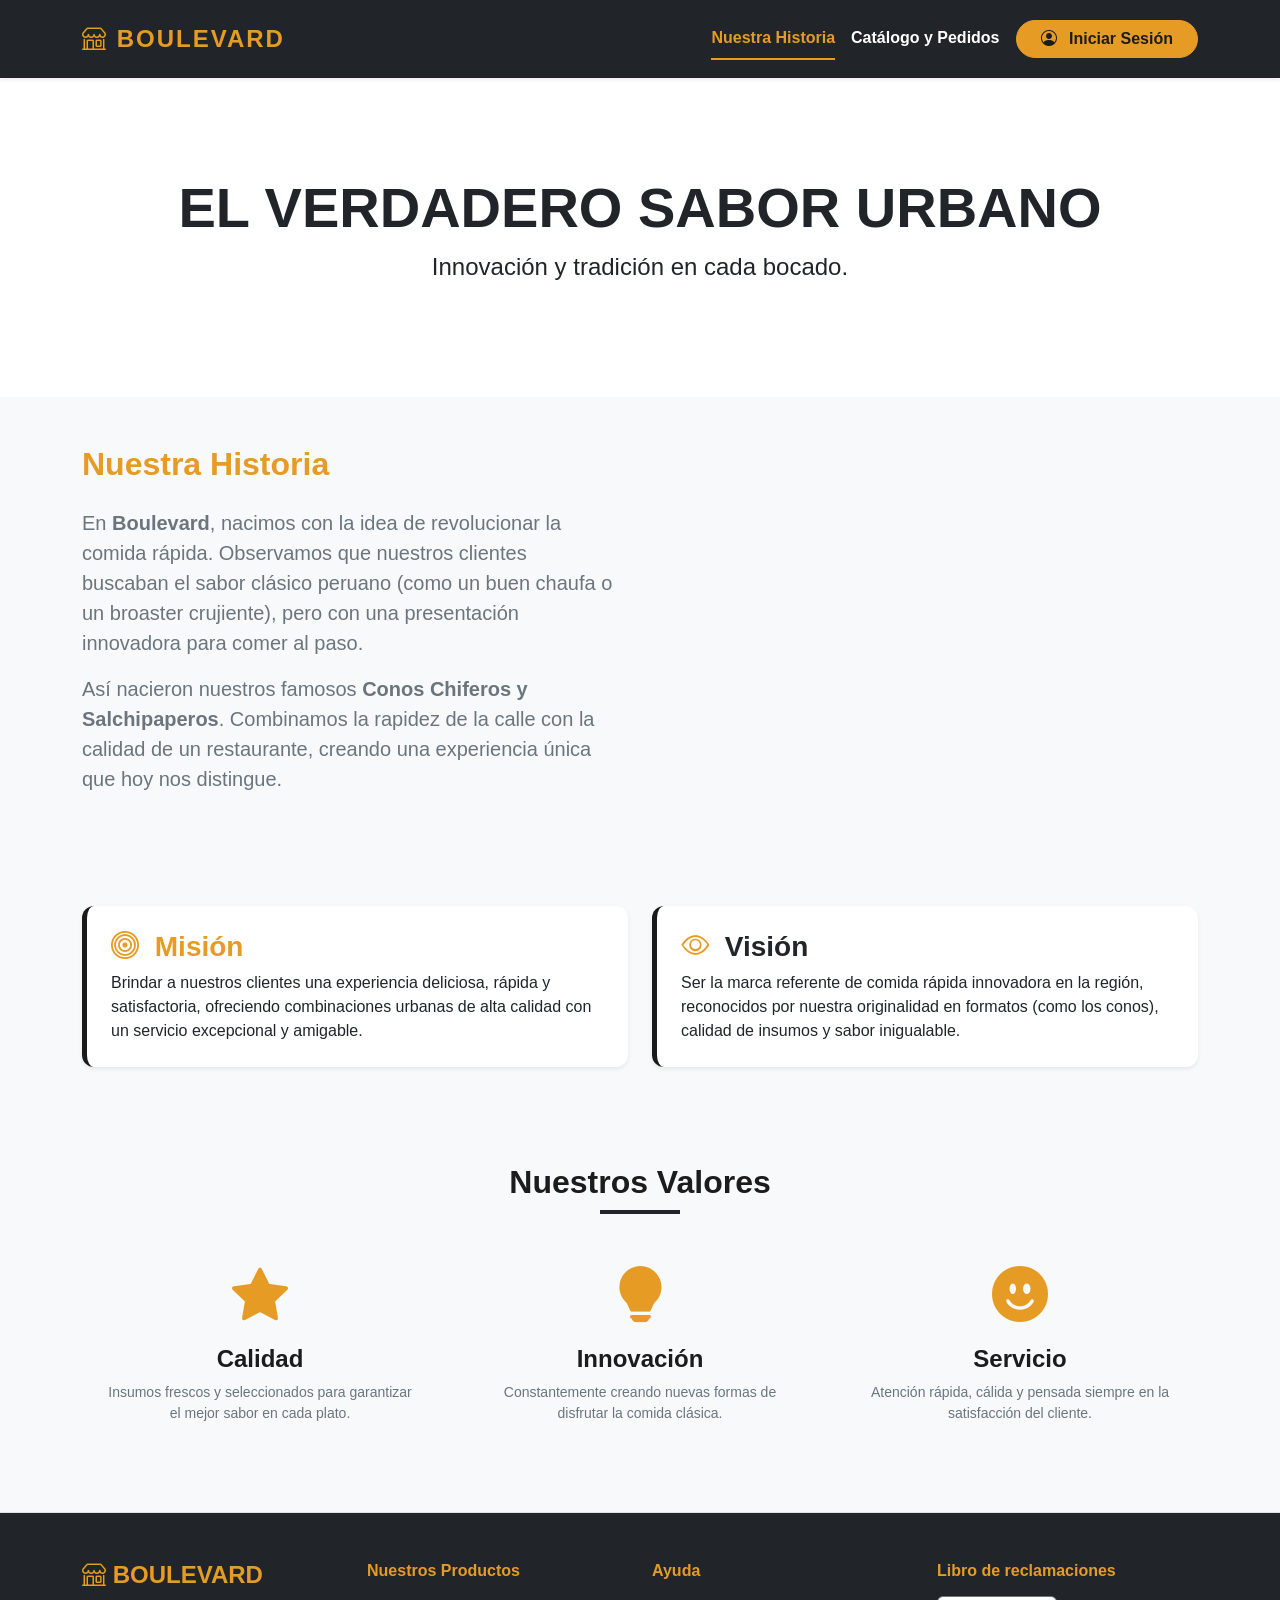
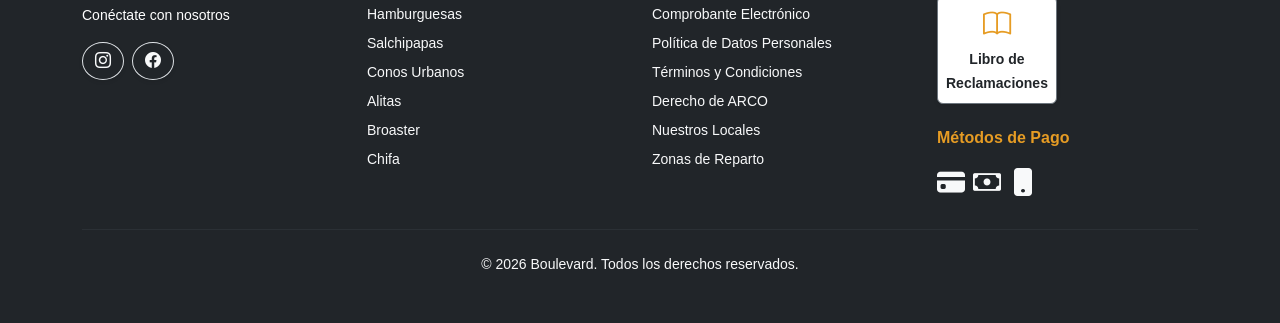
==== index.html @ 3424c120 "first commit" ====
<!DOCTYPE html>
<html lang="es">
<head>
    <meta charset="UTF-8">
    <meta name="viewport" content="width=device-width, initial-scale=1.0">
    <title>Nosotros - Boulevard Comida Rápida</title>
    
    <link href="https://cdn.jsdelivr.net/npm/bootstrap@5.3.0/dist/css/bootstrap.min.css" rel="stylesheet">
    <link href="https://cdn.jsdelivr.net/npm/bootstrap-icons@1.10.5/font/bootstrap-icons.css" rel="stylesheet">
    <link rel="stylesheet" href="styles.css">
</head>
<body class="tema-boulevard bg-light">

    <!-- BARRA DE NAVEGACIÓN -->
    <nav class="navbar navbar-expand-lg bg-dark shadow-sm py-3 sticky-top" data-bs-theme="dark">
        <div class="container">
            <a class="navbar-brand logo-boulevard fw-bold text-uppercase text-warning" href="nosotros.html">
                <i class="bi bi-shop"></i> BOULEVARD
            </a>
            <button class="navbar-toggler" type="button" data-bs-toggle="collapse" data-bs-target="#menuNavegacion">
                <span class="navbar-toggler-icon"></span>
            </button>
            <div class="collapse navbar-collapse" id="menuNavegacion">
                <ul class="nav nav-underline ms-auto align-items-center gap-3">
                    <li class="nav-item">
                        <a class="nav-link active fw-bold text-warning" aria-current="page" href="nosotros.html">Nuestra Historia</a>
                    </li>
                    <li class="nav-item">
                        <a class="nav-link fw-bold text-light" href="catalogo.html">Catálogo y Pedidos</a>
                    </li>
                    <li class="nav-item">
                        <a href="login.html" class="btn btn-warning rounded-pill px-4 fw-bold">
                            <i class="bi bi-person-circle me-2"></i> Iniciar Sesión
                        </a>
                    </li>
                </ul>
            </div>
        </div>
    </nav>

    <main>
        <!-- SECCIÓN: Hero -->
        <section class="hero-section bg-white text-center py-5">
            <div class="container py-5">
                <h1 class="display-4 fw-bold text-uppercase text-dark">El Verdadero Sabor Urbano</h1>
                <p class="lead fs-4 text-dark">Innovación y tradición en cada bocado.</p>
            </div>
        </section>

        <!-- SECCIÓN: Nuestra Historia + Imagen -->
        <section class="container py-5">
            <div class="row g-5 align-items-center">
                <!-- Texto de la historia -->
                <div class="col-lg-6">
                    <h2 class="fw-bold mb-4 text-warning">Nuestra Historia</h2>
                    <p class="fs-5 text-muted">En <strong>Boulevard</strong>, nacimos con la idea de revolucionar la comida rápida. Observamos que nuestros clientes buscaban el sabor clásico peruano (como un buen chaufa o un broaster crujiente), pero con una presentación innovadora para comer al paso.</p>
                    <p class="fs-5 text-muted">Así nacieron nuestros famosos <strong>Conos Chiferos y Salchipaperos</strong>. Combinamos la rapidez de la calle con la calidad de un restaurante, creando una experiencia única que hoy nos distingue.</p>
                </div>
                
                <!-- Imagen referencial al lado -->
                <div class="col-lg-6">
                    <img src="imagenes/nosotros/boulevard-local.jpg" 
                         alt="Local de Boulevard Comida Rápida" 
                         class="img-fluid rounded shadow"
                         loading="lazy"
                         onerror="this.src='imagenes/placeholder.jpg'">
                </div>
            </div>
        </section>

        <!-- SECCIÓN: Misión y Visión -->
        <section class="container py-5">
            <div class="row g-4">
                <!-- Misión -->
                <div class="col-md-6">
                    <div class="card border-0 shadow-sm h-100 card-mision-vision">
                        <div class="card-body p-4">
                            <h3 class="fw-bold text-warning"><i class="bi bi-bullseye me-2"></i> Misión</h3>
                            <p class="mb-0">Brindar a nuestros clientes una experiencia deliciosa, rápida y satisfactoria, ofreciendo combinaciones urbanas de alta calidad con un servicio excepcional y amigable.</p>
                        </div>
                    </div>
                </div>
                
                <!-- Visión -->
                <div class="col-md-6">
                    <div class="card border-0 shadow-sm h-100 card-mision-vision">
                        <div class="card-body p-4">
                            <h3 class="fw-bold text-dark"><i class="bi bi-eye me-2 text-warning"></i> Visión</h3>
                            <p class="mb-0">Ser la marca referente de comida rápida innovadora en la región, reconocidos por nuestra originalidad en formatos (como los conos), calidad de insumos y sabor inigualable.</p>
                        </div>
                    </div>
                </div>
            </div>
        </section>

        <!-- SECCIÓN: Valores -->
        <section class="bg-light py-5">
            <div class="container">
                <h2 class="text-center fw-bold mb-2">Nuestros Valores</h2>
                <div class="bg-dark mx-auto mb-4" style="height: 4px; width: 80px;"></div>
                
                <div class="row g-4 text-center">
                    <div class="col-md-4">
                        <div class="p-4">
                            <i class="bi bi-star-fill display-4 text-warning"></i>
                            <h4 class="fw-bold mt-3">Calidad</h4>
                            <p class="text-muted small">Insumos frescos y seleccionados para garantizar el mejor sabor en cada plato.</p>
                        </div>
                    </div>
                    <div class="col-md-4">
                        <div class="p-4">
                            <i class="bi bi-lightbulb-fill display-4 text-warning"></i>
                            <h4 class="fw-bold mt-3">Innovación</h4>
                            <p class="text-muted small">Constantemente creando nuevas formas de disfrutar la comida clásica.</p>
                        </div>
                    </div>
                    <div class="col-md-4">
                        <div class="p-4">
                            <i class="bi bi-emoji-smile-fill display-4 text-warning"></i>
                            <h4 class="fw-bold mt-3">Servicio</h4>
                            <p class="text-muted small">Atención rápida, cálida y pensada siempre en la satisfacción del cliente.</p>
                        </div>
                    </div>
                </div>
            </div>
        </section>
    </main>

    <!-- FOOTER -->
    <footer class="bg-dark text-white py-5 border-top mt-auto">
        <div class="container">
            <div class="row gy-4">
                
                <div class="col-lg-3 col-md-6">
                    <h4 class="fw-bold text-uppercase mb-3 text-warning">
                        <i class="bi bi-shop"></i> BOULEVARD
                    </h4>
                    <p class="small mb-3">Conéctate con nosotros</p>
                    <div class="d-flex gap-2">
                        <a href="#" class="btn btn-outline-light rounded-circle border shadow-sm" aria-label="Instagram">
                            <i class="bi bi-instagram"></i>
                        </a>
                        <a href="#" class="btn btn-outline-light rounded-circle border shadow-sm" aria-label="Facebook">
                            <i class="bi bi-facebook"></i>
                        </a>
                    </div>
                </div>

                <div class="col-lg-3 col-md-6">
                    <h6 class="fw-bold mb-4 text-warning">Nuestros Productos</h6>
                    <ul class="list-unstyled small">
                        <li class="mb-2"><a href="catalogo.html#hamburguesas" class="text-decoration-none text-light">Hamburguesas</a></li>
                        <li class="mb-2"><a href="catalogo.html#salchipapas" class="text-decoration-none text-light">Salchipapas</a></li>
                        <li class="mb-2"><a href="catalogo.html#conos" class="text-decoration-none text-light">Conos Urbanos</a></li>
                        <li class="mb-2"><a href="catalogo.html#alitas" class="text-decoration-none text-light">Alitas</a></li>
                        <li class="mb-2"><a href="catalogo.html#broaster" class="text-decoration-none text-light">Broaster</a></li>
                        <li class="mb-2"><a href="catalogo.html#chifa" class="text-decoration-none text-light">Chifa</a></li>
                    </ul>
                </div>

                <div class="col-lg-3 col-md-6">
                    <h6 class="fw-bold mb-4 text-warning">Ayuda</h6>
                    <ul class="list-unstyled small">
                        <li class="mb-2"><a href="#" class="text-decoration-none text-light">Comprobante Electrónico</a></li>
                        <li class="mb-2"><a href="#" class="text-decoration-none text-light">Política de Datos Personales</a></li>
                        <li class="mb-2"><a href="#" class="text-decoration-none text-light">Términos y Condiciones</a></li>
                        <li class="mb-2"><a href="#" class="text-decoration-none text-light">Derecho de ARCO</a></li>
                        <li class="mb-2"><a href="#" class="text-decoration-none text-light">Nuestros Locales</a></li>
                        <li class="mb-2"><a href="#" class="text-decoration-none text-light">Zonas de Reparto</a></li>
                    </ul>
                </div>

                <div class="col-lg-3 col-md-6">
                    <h6 class="fw-bold mb-3 text-warning">Libro de reclamaciones</h6>
                    <a href="#" class="d-inline-block border border-secondary rounded p-2 mb-4 text-decoration-none text-center bg-white text-dark shadow-sm">
                        <i class="bi bi-book fs-3 d-block text-warning"></i>
                        <span class="small fw-bold">Libro de<br>Reclamaciones</span>
                    </a>
                    
                    <h6 class="fw-bold mb-3 text-warning">Métodos de Pago</h6>
                    <div class="d-flex gap-2 fs-3">
                        <i class="bi bi-credit-card-fill text-light"></i>
                        <i class="bi bi-cash text-light"></i>
                        <i class="bi bi-phone-fill text-light"></i>
                    </div>
                </div>
                
            </div>

            <hr class="my-4" style="border-color: #495057;">
            
            <div class="row">
                <div class="col text-center">
                    <p class="small text-light mb-0">&copy; 2026 Boulevard. Todos los derechos reservados.</p>
                </div>
            </div>
        </div>
    </footer>

    <script src="https://cdn.jsdelivr.net/npm/bootstrap@5.3.0/dist/js/bootstrap.bundle.min.js"></script>
</body>
</html>
---- styles.css ----
/* =========================================
   BOULEVARD - HOJA DE ESTILOS PRINCIPAL
   Cumple con rúbrica: CSS3, Flexbox, Grid, Media Queries
   (Colores directos sin uso de variables)
   ========================================= */

/* ================= ESTILOS BASE ================= */
body {
    background-color: #f4f4f4;
    color: #1c1c1c;
    font-family: 'Segoe UI', Tahoma, Geneva, Verdana, sans-serif;
}

/* ================= NAV Y COMPONENTES ================= */
.navbar-custom {
    background-color: #1c1c1c !important;
    border-bottom: 4px solid #e69c24;
}

.nav-link {
    color: #ffffff !important;
    font-weight: 600;
    transition: color 0.3s ease;
}

.nav-link:hover, .nav-link.active {
    color: #e69c24 !important;
}

/* Logo */
.logo-boulevard {
    letter-spacing: 2px;
    font-size: 1.5rem;
}

/* ================= BOTONES ================= */
.btn-primario {
    background-color: #e69c24;
    color: #1c1c1c;
    font-weight: bold;
    border: none;
    transition: transform 0.2s ease, background-color 0.2s;
}

.btn-primario:hover {
    background-color: #c9851b;
    transform: scale(1.05);
    color: white;
}

.btn-warning {
    background-color: #e69c24;
    border-color: #e69c24;
    color: #1c1c1c;
    font-weight: bold;
    transition: all 0.3s ease;
}

.btn-warning:hover {
    background-color: #c9851b;
    border-color: #c9851b;
    color: #ffffff;
}

/* Botones de cantidad en catálogo */
.btn-resta,
.btn-suma {
    width: 30px;
    min-width: 30px;
}

/* ================= TÍTULOS DE SECCIÓN ================= */
.titulo-seccion {
    border-bottom: 3px solid #e69c24;
    padding-bottom: 0.5rem;
    display: inline-block;
}

/* ================= NAVEGACIÓN ACTIVA ================= */
.nav-underline .nav-link.active {
    border-bottom-color: #e69c24 !important;
}

/* ================= TARJETAS DE PRODUCTOS (CATÁLOGO) ================= */
.card {
    transition: transform 0.3s ease, box-shadow 0.3s ease;
    border-radius: 12px;
    overflow: hidden;
}

.card:hover {
    transform: translateY(-5px);
    box-shadow: 0 10px 25px rgba(0, 0, 0, 0.15) !important;
}

.card-body {
    display: flex;
    flex-direction: column;
    justify-content: space-between;
}

/* Contenedor de imagen con tamaño fijo - FONDO CLARO */
.card-img-wrapper {
    height: 180px;
    background-color: #f0f0f0;
    position: relative;
    overflow: hidden;
    display: flex;
    align-items: center;
    justify-content: center;
    border-bottom: 2px solid #e0e0e0;
}

/* Imagen dentro del wrapper */
.card-img-wrapper img {
    width: 100%;
    height: 100%;
    object-fit: cover;
    position: absolute;
    top: 0;
    left: 0;
}

/* Texto alternativo cuando no hay imagen */
.card-img-wrapper .img-fallback {
    color: #1c1c1c;
    font-size: 14px;
    font-weight: bold;
    text-align: center;
    padding: 15px;
    z-index: 2;
    line-height: 1.4;
    background-color: #f0f0f0;
    width: 100%;
    height: 100%;
    position: absolute;
    top: 0;
    left: 0;
    display: none;
    align-items: center;
    justify-content: center;
}

/* Mostrar fallback cuando la imagen no carga */
.card-img-wrapper img[src=""],
.card-img-wrapper img:not([src]),
.card-img-wrapper img[src="imagenes/placeholder.jpg"] {
    display: none;
}

.card-img-wrapper img[src=""] ~ .img-fallback,
.card-img-wrapper img:not([src]) ~ .img-fallback,
.card-img-wrapper img[src="imagenes/placeholder.jpg"] ~ .img-fallback {
    display: flex;
}

/* Si hay imagen cargada, ocultar fallback */
.card-img-wrapper img[src]:not([src=""]):not([src="imagenes/placeholder.jpg"]) ~ .img-fallback {
    display: none;
}

/* Badge de categoría */
.badge.bg-dark.text-warning {
    background-color: #1a1a1a !important;
    color: #e69c24 !important;
}

/* Precio */
.text-warning {
    color: #e69c24 !important;
}

/* Input de cantidad */
.cantidad {
    max-width: 50px;
}

/* ================= TARJETAS DE MISIÓN Y VISIÓN ================= */
.card-mision-vision {
    min-height: auto !important;
    border-left: none !important;
}

.card-mision-vision .card-body {
    min-height: auto !important;
}

/* Bordes izquierdos personalizados */
.card-mision-vision:first-child {
    border-left: 5px solid #e69c24 !important;
}

.card-mision-vision:last-child {
    border-left: 5px solid #1a1a1a !important;
}

/* ================= GRID Y FLEXBOX (RÚBRICA) ================= */
/* CSS Grid para la sección de Valores en Nosotros */
.grid-valores {
    display: grid;
    grid-template-columns: repeat(auto-fit, minmax(250px, 1fr));
    gap: 2rem;
    padding: 2rem 0;
}

.valor-item {
    background: white;
    padding: 2rem;
    border-radius: 10px;
    text-align: center;
    border-top: 5px solid #e69c24;
    box-shadow: 0 4px 6px rgba(0,0,0,0.1);
    transition: transform 0.3s ease;
}

.valor-item:hover {
    transform: translateY(-5px);
}

/* ================= HERO SECTION ================= */
.hero-section {
    background-color: #ffffff;
}

.hero-section h1 {
    color: #1c1c1c;
}

/* ================= REDES SOCIALES ================= */
.icono-redes {
    transition: color 0.3s ease;
}

.icono-redes:hover {
    color: #e69c24 !important;
}

/* ================= FOOTER ================= */
footer a.text-light:hover {
    color: #e69c24 !important;
}

/* ================= SCROLL SUAVE ================= */
html {
    scroll-behavior: smooth;
}

/* ================= MEDIA QUERIES (RÚBRICA) ================= */
/* Tablets y pantallas medianas */
@media (max-width: 992px) {
    .card-img-wrapper {
        height: 160px;
    }
    
    .grid-valores {
        grid-template-columns: repeat(auto-fit, minmax(220px, 1fr));
        gap: 1.5rem;
    }
}

/* Celulares y pantallas pequeñas */
@media (max-width: 768px) {
    .navbar-brand {
        font-size: 1.2rem !important;
    }
    
    .logo-boulevard {
        font-size: 1.2rem;
    }
    
    .hero-section h1 {
        font-size: 2rem;
    }
    
    .hero-section p {
        font-size: 1.1rem !important;
    }
    
    .card-img-wrapper {
        height: 150px;
    }
    
    .grid-valores {
        grid-template-columns: 1fr;
        gap: 1rem;
        padding: 1rem 0;
    }
    
    .valor-item {
        padding: 1.5rem;
    }
    
    .btn {
        padding: 0.75rem 1rem;
        font-size: 0.9rem;
    }
    
    .btn-resta,
    .btn-suma {
        width: 35px;
        min-width: 35px;
    }
    
    .cantidad {
        max-width: 45px;
    }
    
    .titulo-seccion {
        font-size: 1.3rem;
    }
    
    .card-title {
        font-size: 1rem;
    }
    
    /* Footer en móvil */
    footer .row > div {
        text-align: center;
        margin-bottom: 1.5rem;
    }
    
    footer .d-flex.gap-2 {
        justify-content: center;
    }
    
    footer ul {
        text-align: center;
    }
}

/* Pantallas muy pequeñas */
@media (max-width: 576px) {
    .card-img-wrapper {
        height: 140px;
    }
    
    .hero-section {
        padding: 2rem 0 !important;
    }
    
    .hero-section h1 {
        font-size: 1.5rem;
    }
    
    .hero-section p {
        font-size: 0.9rem !important;
    }
    
    .navbar-brand {
        font-size: 1rem !important;
    }
    
    .btn-warning.rounded-pill {
        padding: 0.5rem 1rem !important;
        font-size: 0.85rem;
    }
    
    .img-fluid.rounded {
        margin-top: 1rem;
    }
}

/* ================= ACCESIBILIDAD ================= */
a:focus,
button:focus,
input:focus {
    outline: 3px solid #e69c24;
    outline-offset: 2px;
}

.text-muted {
    color: #6c757d !important;
}

@media (prefers-reduced-motion: reduce) {
    * {
        animation: none !important;
        transition: none !important;
    }
    
    html {
        scroll-behavior: auto;
    }
}
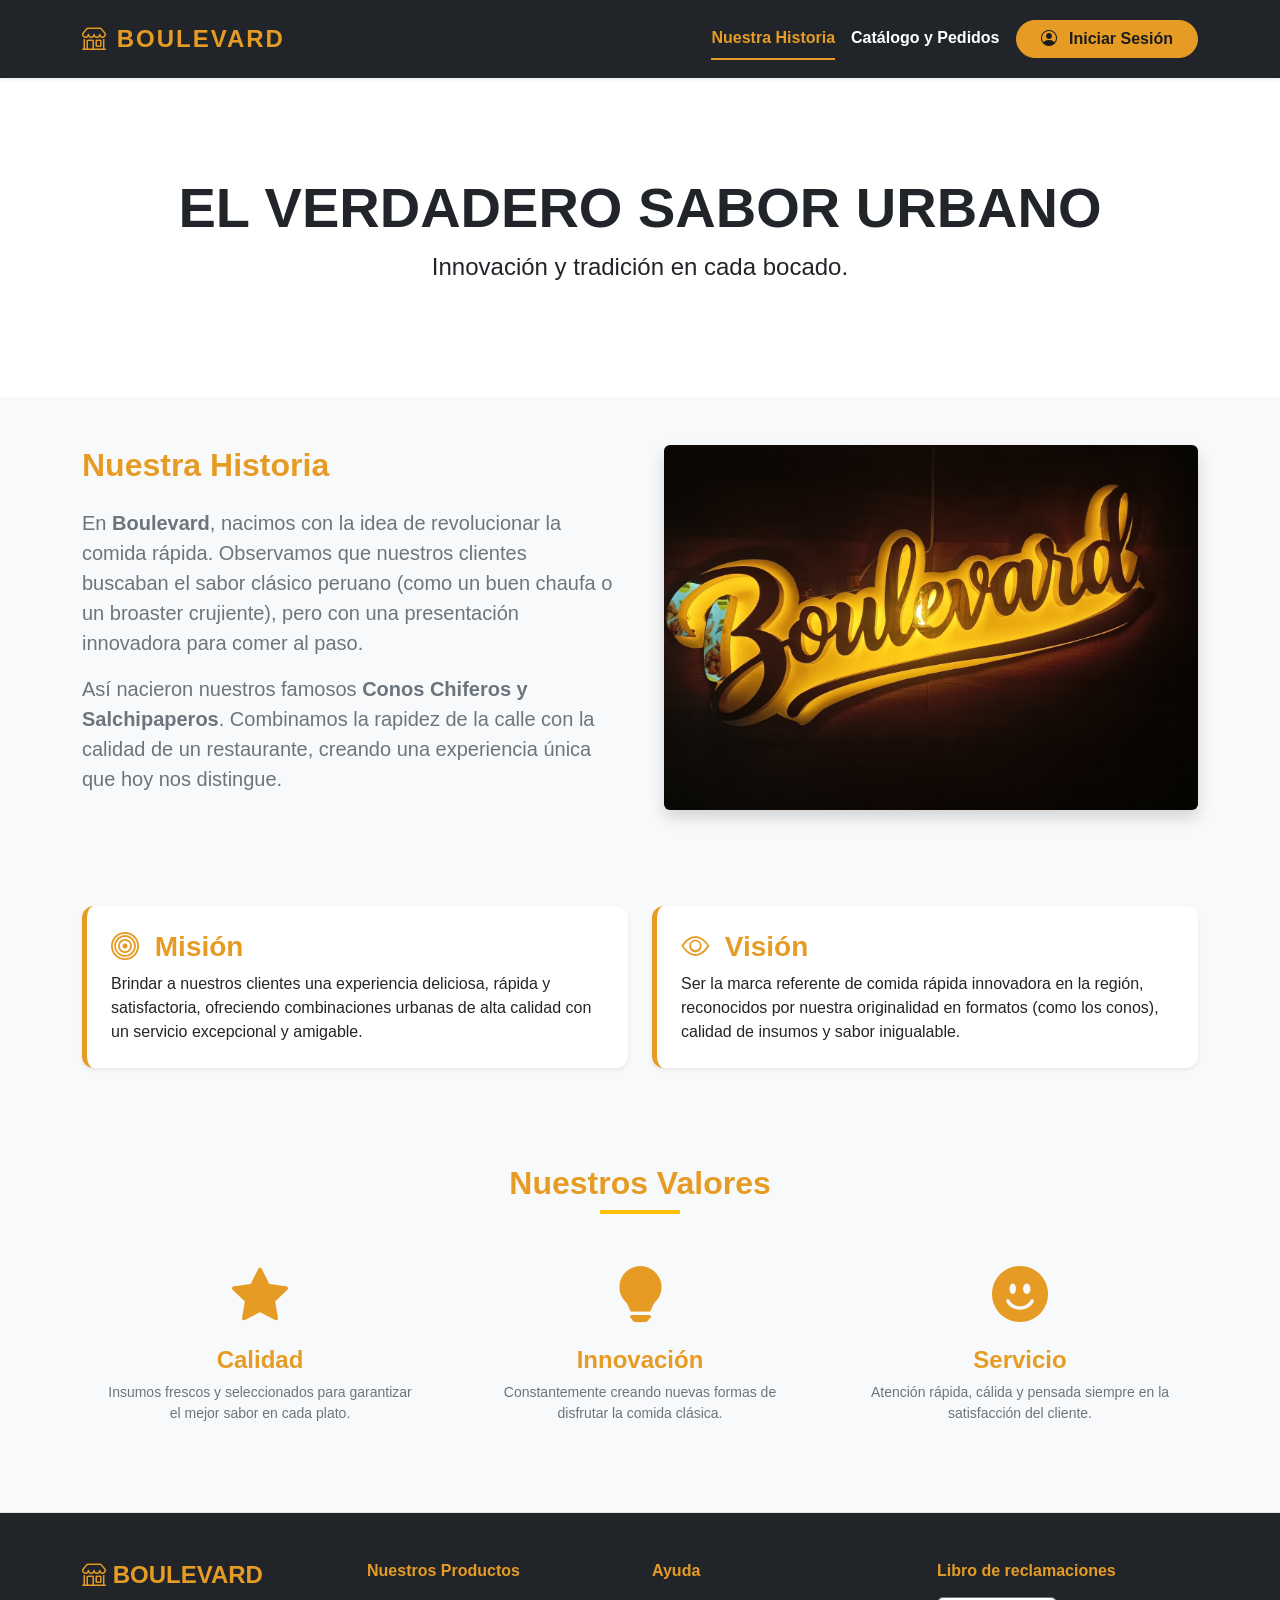
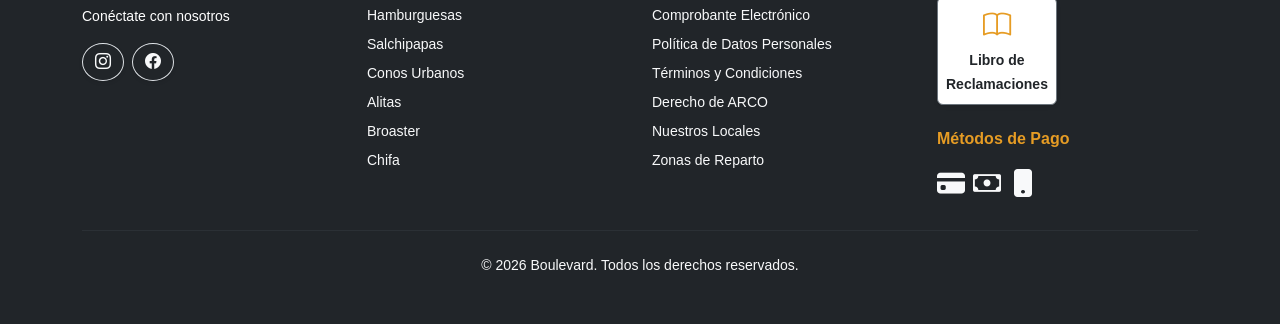
==== commit ab9f7d63: "hola" ====
--- a/index.html
+++ b/index.html
@@ -11,10 +11,9 @@
 </head>
 <body class="tema-boulevard bg-light">
 
-    <!-- BARRA DE NAVEGACIÓN -->
     <nav class="navbar navbar-expand-lg bg-dark shadow-sm py-3 sticky-top" data-bs-theme="dark">
         <div class="container">
-            <a class="navbar-brand logo-boulevard fw-bold text-uppercase text-warning" href="nosotros.html">
+            <a class="navbar-brand logo-boulevard fw-bold text-uppercase text-warning" href="index.html">
                 <i class="bi bi-shop"></i> BOULEVARD
             </a>
             <button class="navbar-toggler" type="button" data-bs-toggle="collapse" data-bs-target="#menuNavegacion">
@@ -23,7 +22,7 @@
             <div class="collapse navbar-collapse" id="menuNavegacion">
                 <ul class="nav nav-underline ms-auto align-items-center gap-3">
                     <li class="nav-item">
-                        <a class="nav-link active fw-bold text-warning" aria-current="page" href="nosotros.html">Nuestra Historia</a>
+                        <a class="nav-link active fw-bold text-warning" aria-current="page" href="index.html">Nuestra Historia</a>
                     </li>
                     <li class="nav-item">
                         <a class="nav-link fw-bold text-light" href="catalogo.html">Catálogo y Pedidos</a>
@@ -39,7 +38,6 @@
     </nav>
 
     <main>
-        <!-- SECCIÓN: Hero -->
         <section class="hero-section bg-white text-center py-5">
             <div class="container py-5">
                 <h1 class="display-4 fw-bold text-uppercase text-dark">El Verdadero Sabor Urbano</h1>
@@ -47,19 +45,16 @@
             </div>
         </section>
 
-        <!-- SECCIÓN: Nuestra Historia + Imagen -->
         <section class="container py-5">
             <div class="row g-5 align-items-center">
-                <!-- Texto de la historia -->
                 <div class="col-lg-6">
                     <h2 class="fw-bold mb-4 text-warning">Nuestra Historia</h2>
                     <p class="fs-5 text-muted">En <strong>Boulevard</strong>, nacimos con la idea de revolucionar la comida rápida. Observamos que nuestros clientes buscaban el sabor clásico peruano (como un buen chaufa o un broaster crujiente), pero con una presentación innovadora para comer al paso.</p>
                     <p class="fs-5 text-muted">Así nacieron nuestros famosos <strong>Conos Chiferos y Salchipaperos</strong>. Combinamos la rapidez de la calle con la calidad de un restaurante, creando una experiencia única que hoy nos distingue.</p>
                 </div>
                 
-                <!-- Imagen referencial al lado -->
                 <div class="col-lg-6">
-                    <img src="imagenes/nosotros/boulevard-local.jpg" 
+                    <img src="imagenes/logo_bule.jpeg" 
                          alt="Local de Boulevard Comida Rápida" 
                          class="img-fluid rounded shadow"
                          loading="lazy"
@@ -68,12 +63,10 @@
             </div>
         </section>
 
-        <!-- SECCIÓN: Misión y Visión -->
         <section class="container py-5">
             <div class="row g-4">
-                <!-- Misión -->
                 <div class="col-md-6">
-                    <div class="card border-0 shadow-sm h-100 card-mision-vision">
+                    <div class="card border-0 shadow-sm h-100" style="border-left: 5px solid #e69c24 !important;">
                         <div class="card-body p-4">
                             <h3 class="fw-bold text-warning"><i class="bi bi-bullseye me-2"></i> Misión</h3>
                             <p class="mb-0">Brindar a nuestros clientes una experiencia deliciosa, rápida y satisfactoria, ofreciendo combinaciones urbanas de alta calidad con un servicio excepcional y amigable.</p>
@@ -81,11 +74,10 @@
                     </div>
                 </div>
                 
-                <!-- Visión -->
                 <div class="col-md-6">
-                    <div class="card border-0 shadow-sm h-100 card-mision-vision">
+                    <div class="card border-0 shadow-sm h-100" style="border-left: 5px solid #e69c24 !important;">
                         <div class="card-body p-4">
-                            <h3 class="fw-bold text-dark"><i class="bi bi-eye me-2 text-warning"></i> Visión</h3>
+                            <h3 class="fw-bold text-warning"><i class="bi bi-eye me-2"></i> Visión</h3>
                             <p class="mb-0">Ser la marca referente de comida rápida innovadora en la región, reconocidos por nuestra originalidad en formatos (como los conos), calidad de insumos y sabor inigualable.</p>
                         </div>
                     </div>
@@ -93,31 +85,30 @@
             </div>
         </section>
 
-        <!-- SECCIÓN: Valores -->
         <section class="bg-light py-5">
             <div class="container">
-                <h2 class="text-center fw-bold mb-2">Nuestros Valores</h2>
-                <div class="bg-dark mx-auto mb-4" style="height: 4px; width: 80px;"></div>
+                <h2 class="text-center fw-bold mb-2 text-warning">Nuestros Valores</h2>
+                <div class="bg-warning mx-auto mb-4" style="height: 4px; width: 80px;"></div>
                 
                 <div class="row g-4 text-center">
                     <div class="col-md-4">
                         <div class="p-4">
                             <i class="bi bi-star-fill display-4 text-warning"></i>
-                            <h4 class="fw-bold mt-3">Calidad</h4>
+                            <h4 class="fw-bold mt-3 text-warning">Calidad</h4>
                             <p class="text-muted small">Insumos frescos y seleccionados para garantizar el mejor sabor en cada plato.</p>
                         </div>
                     </div>
                     <div class="col-md-4">
                         <div class="p-4">
                             <i class="bi bi-lightbulb-fill display-4 text-warning"></i>
-                            <h4 class="fw-bold mt-3">Innovación</h4>
+                            <h4 class="fw-bold mt-3 text-warning">Innovación</h4>
                             <p class="text-muted small">Constantemente creando nuevas formas de disfrutar la comida clásica.</p>
                         </div>
                     </div>
                     <div class="col-md-4">
                         <div class="p-4">
                             <i class="bi bi-emoji-smile-fill display-4 text-warning"></i>
-                            <h4 class="fw-bold mt-3">Servicio</h4>
+                            <h4 class="fw-bold mt-3 text-warning">Servicio</h4>
                             <p class="text-muted small">Atención rápida, cálida y pensada siempre en la satisfacción del cliente.</p>
                         </div>
                     </div>
@@ -126,7 +117,6 @@
         </section>
     </main>
 
-    <!-- FOOTER -->
     <footer class="bg-dark text-white py-5 border-top mt-auto">
         <div class="container">
             <div class="row gy-4">
@@ -198,5 +188,6 @@
     </footer>
 
     <script src="https://cdn.jsdelivr.net/npm/bootstrap@5.3.0/dist/js/bootstrap.bundle.min.js"></script>
+    <script src="app.js"></script>
 </body>
 </html>
